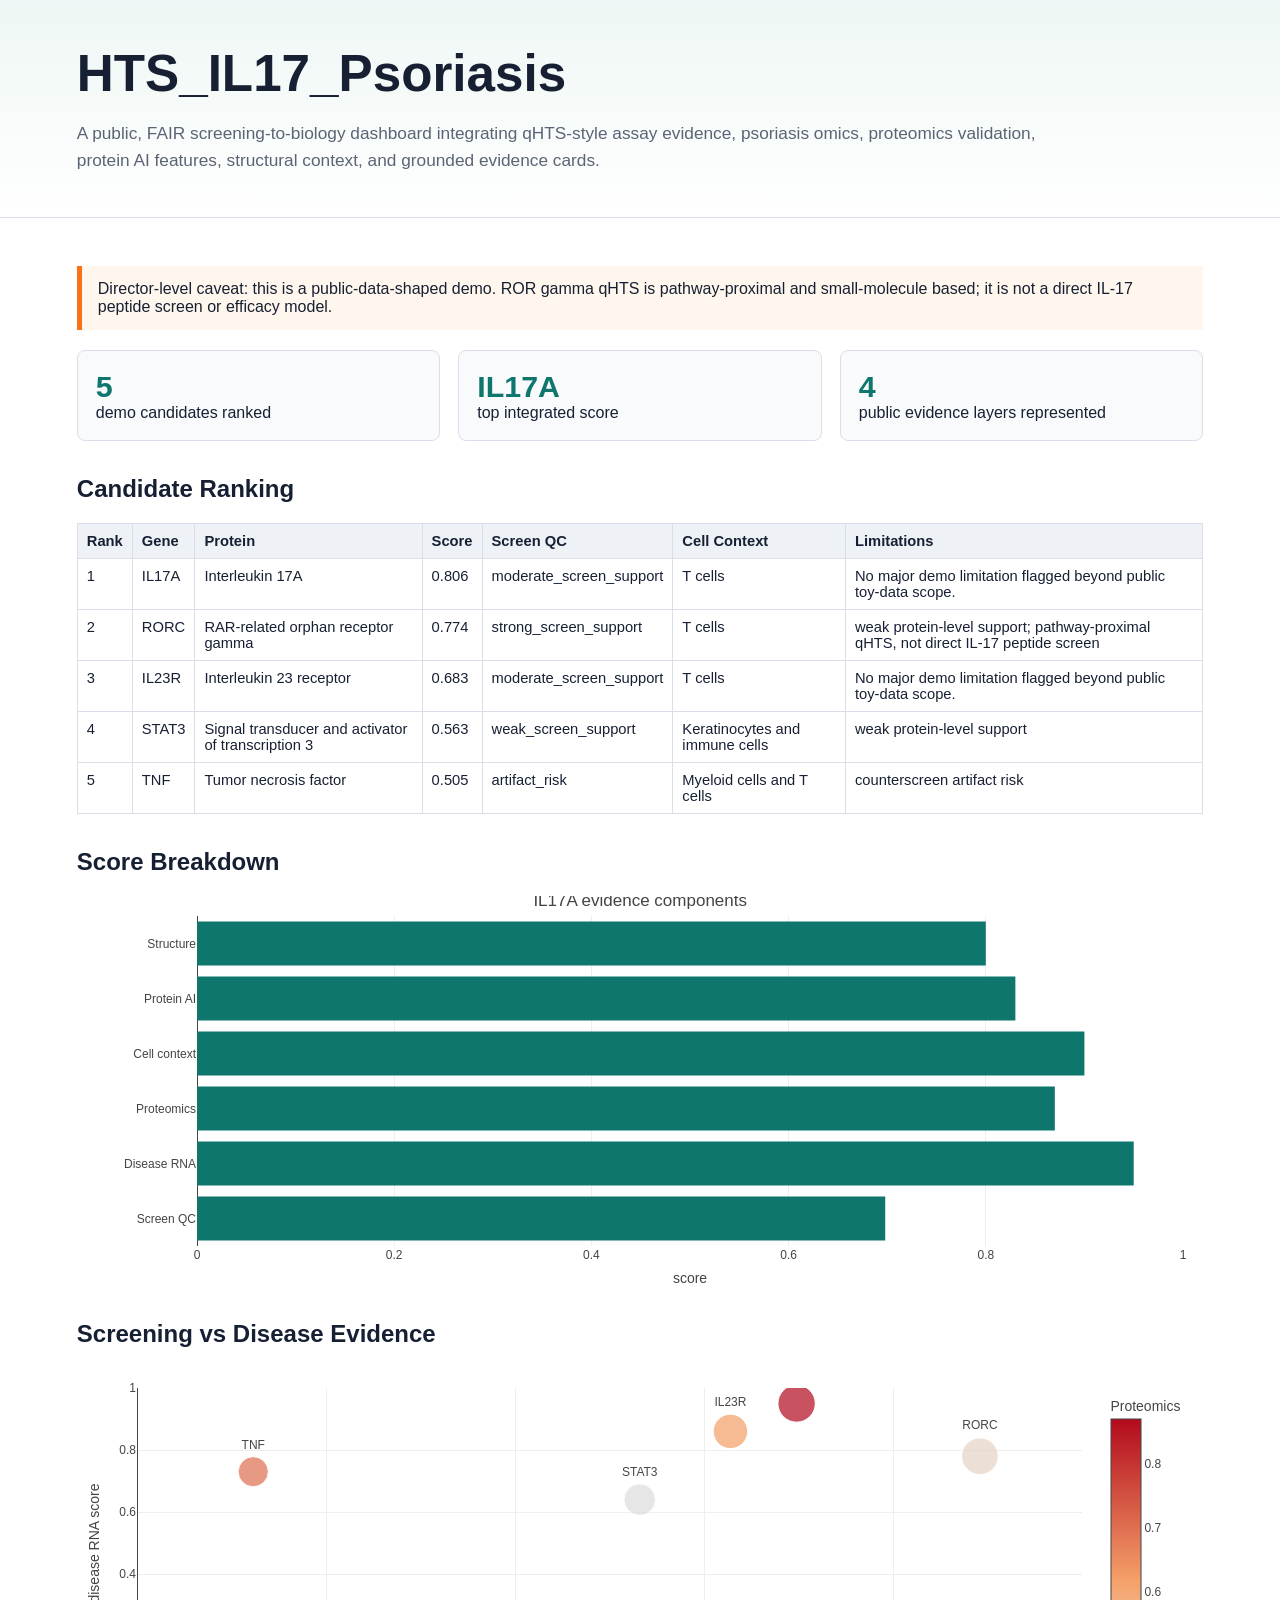
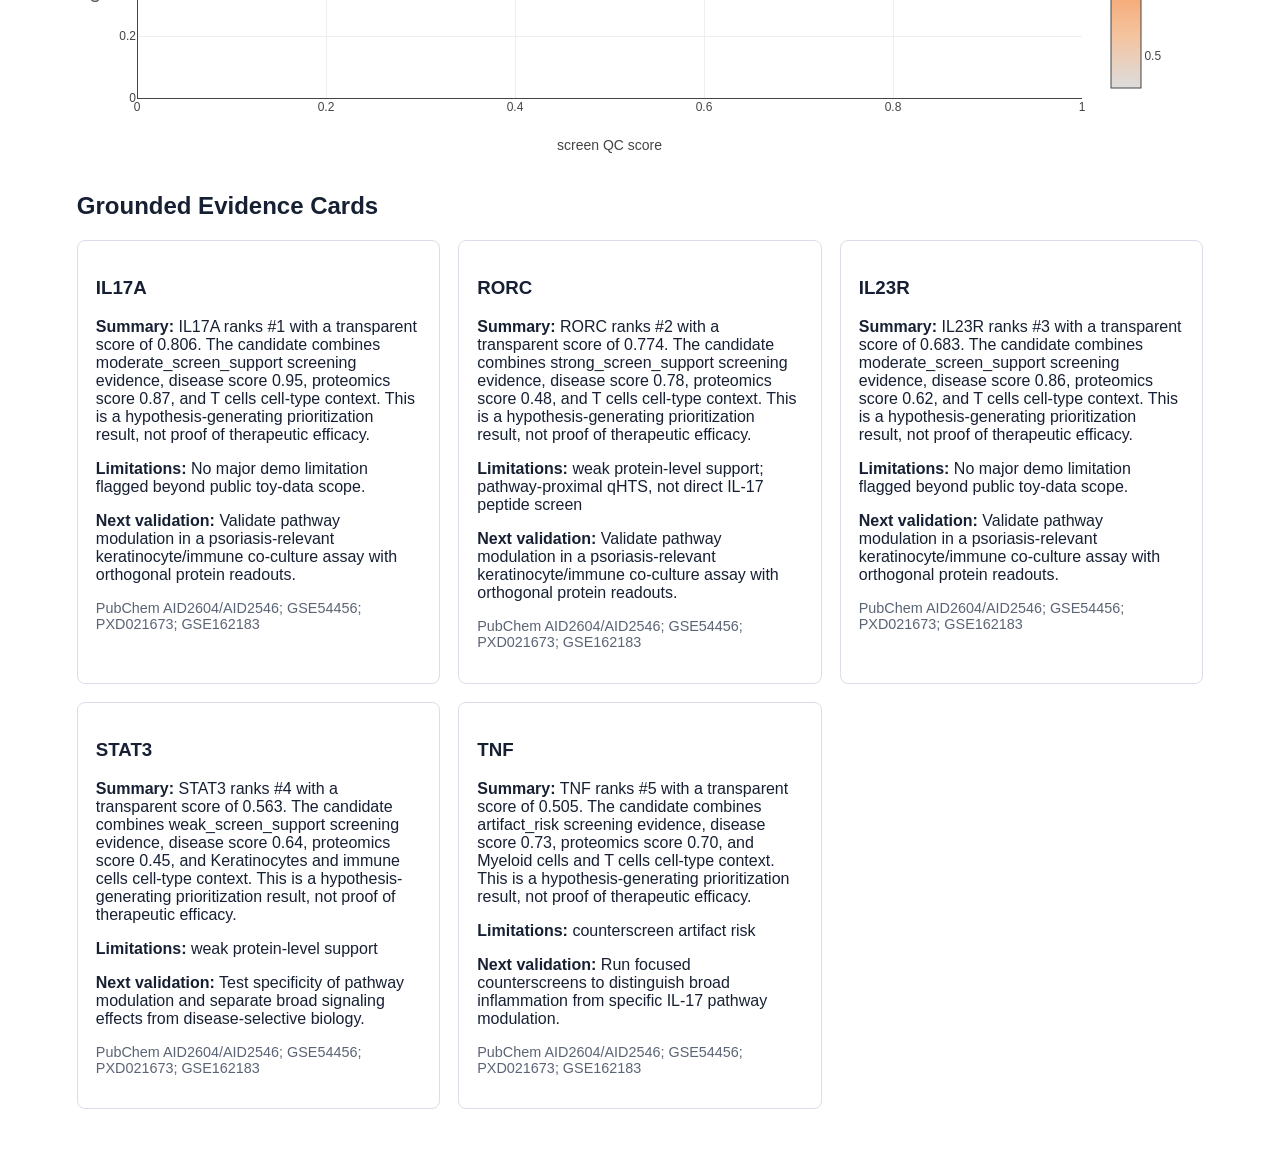
==== docs/index.html @ 76272e07 "Publish HTS IL17 psoriasis dashboard" ====
<!doctype html>
<html lang='en'>
<head>
  <meta charset='utf-8'>
  <meta name='viewport' content='width=device-width, initial-scale=1'>
  <title>HTS_IL17_Psoriasis Dashboard</title>
  <script src='https://cdn.plot.ly/plotly-2.35.2.min.js'></script>
  <style>
    :root { color-scheme: light; --ink:#172033; --muted:#5b6475; --line:#d9dee8; --panel:#f8fafc; --accent:#0f766e; }
    body { margin:0; font-family: Inter, -apple-system, BlinkMacSystemFont, 'Segoe UI', sans-serif; color:var(--ink); background:#ffffff; }
    header { padding:44px 6vw 26px; background:linear-gradient(180deg,#eef7f5,#ffffff); border-bottom:1px solid var(--line); }
    main { padding:28px 6vw 56px; }
    h1 { margin:0 0 10px; font-size:clamp(2rem,4vw,4rem); letter-spacing:0; }
    h2 { margin-top:34px; }
    .subtitle { max-width:980px; color:var(--muted); font-size:1.08rem; line-height:1.55; }
    .notice { background:#fff7ed; border-left:5px solid #f97316; padding:14px 16px; margin:20px 0; }
    .grid { display:grid; grid-template-columns:repeat(auto-fit,minmax(280px,1fr)); gap:18px; }
    .metric { background:var(--panel); border:1px solid var(--line); padding:18px; border-radius:8px; }
    .metric b { display:block; font-size:1.9rem; color:var(--accent); }
    table { border-collapse:collapse; width:100%; font-size:.92rem; }
    th,td { border:1px solid var(--line); padding:9px; text-align:left; vertical-align:top; }
    th { background:#eef2f7; }
    .card { border:1px solid var(--line); border-radius:8px; padding:18px; background:#fff; }
    .cite { color:var(--muted); font-size:.9rem; }
    #scoreChart,#scatterChart { min-height:390px; }
    code { background:#eef2f7; padding:2px 5px; border-radius:4px; }
  </style>
</head>
<body>
<header>
  <h1>HTS_IL17_Psoriasis</h1>
  <p class='subtitle'>A public, FAIR screening-to-biology dashboard integrating qHTS-style assay evidence, psoriasis omics, proteomics validation, protein AI features, structural context, and grounded evidence cards.</p>
</header>
<main>
  <div class='notice'>Director-level caveat: this is a public-data-shaped demo. ROR gamma qHTS is pathway-proximal and small-molecule based; it is not a direct IL-17 peptide screen or efficacy model.</div>
  <section class='grid'>
    <div class='metric'><b>5</b> demo candidates ranked</div>
    <div class='metric'><b>IL17A</b> top integrated score</div>
    <div class='metric'><b>4</b> public evidence layers represented</div>
  </section>
  <h2>Candidate Ranking</h2>
  <table><thead><tr><th>Rank</th><th>Gene</th><th>Protein</th><th>Score</th><th>Screen QC</th><th>Cell Context</th><th>Limitations</th></tr></thead><tbody><tr><td>1</td><td>IL17A</td><td>Interleukin 17A</td><td>0.806</td><td>moderate_screen_support</td><td>T cells</td><td>No major demo limitation flagged beyond public toy-data scope.</td></tr>
<tr><td>2</td><td>RORC</td><td>RAR-related orphan receptor gamma</td><td>0.774</td><td>strong_screen_support</td><td>T cells</td><td>weak protein-level support; pathway-proximal qHTS, not direct IL-17 peptide screen</td></tr>
<tr><td>3</td><td>IL23R</td><td>Interleukin 23 receptor</td><td>0.683</td><td>moderate_screen_support</td><td>T cells</td><td>No major demo limitation flagged beyond public toy-data scope.</td></tr>
<tr><td>4</td><td>STAT3</td><td>Signal transducer and activator of transcription 3</td><td>0.563</td><td>weak_screen_support</td><td>Keratinocytes and immune cells</td><td>weak protein-level support</td></tr>
<tr><td>5</td><td>TNF</td><td>Tumor necrosis factor</td><td>0.505</td><td>artifact_risk</td><td>Myeloid cells and T cells</td><td>counterscreen artifact risk</td></tr></tbody></table>
  <h2>Score Breakdown</h2>
  <div id='scoreChart'></div>
  <h2>Screening vs Disease Evidence</h2>
  <div id='scatterChart'></div>
  <h2>Grounded Evidence Cards</h2>
  <div class='grid'><section class='card'><h3>IL17A</h3><p><strong>Summary:</strong> IL17A ranks #1 with a transparent score of 0.806. The candidate combines moderate_screen_support screening evidence, disease score 0.95, proteomics score 0.87, and T cells cell-type context. This is a hypothesis-generating prioritization result, not proof of therapeutic efficacy.</p><p><strong>Limitations:</strong> No major demo limitation flagged beyond public toy-data scope.</p><p><strong>Next validation:</strong> Validate pathway modulation in a psoriasis-relevant keratinocyte/immune co-culture assay with orthogonal protein readouts.</p><p class='cite'>PubChem AID2604/AID2546; GSE54456; PXD021673; GSE162183</p></section>
<section class='card'><h3>RORC</h3><p><strong>Summary:</strong> RORC ranks #2 with a transparent score of 0.774. The candidate combines strong_screen_support screening evidence, disease score 0.78, proteomics score 0.48, and T cells cell-type context. This is a hypothesis-generating prioritization result, not proof of therapeutic efficacy.</p><p><strong>Limitations:</strong> weak protein-level support; pathway-proximal qHTS, not direct IL-17 peptide screen</p><p><strong>Next validation:</strong> Validate pathway modulation in a psoriasis-relevant keratinocyte/immune co-culture assay with orthogonal protein readouts.</p><p class='cite'>PubChem AID2604/AID2546; GSE54456; PXD021673; GSE162183</p></section>
<section class='card'><h3>IL23R</h3><p><strong>Summary:</strong> IL23R ranks #3 with a transparent score of 0.683. The candidate combines moderate_screen_support screening evidence, disease score 0.86, proteomics score 0.62, and T cells cell-type context. This is a hypothesis-generating prioritization result, not proof of therapeutic efficacy.</p><p><strong>Limitations:</strong> No major demo limitation flagged beyond public toy-data scope.</p><p><strong>Next validation:</strong> Validate pathway modulation in a psoriasis-relevant keratinocyte/immune co-culture assay with orthogonal protein readouts.</p><p class='cite'>PubChem AID2604/AID2546; GSE54456; PXD021673; GSE162183</p></section>
<section class='card'><h3>STAT3</h3><p><strong>Summary:</strong> STAT3 ranks #4 with a transparent score of 0.563. The candidate combines weak_screen_support screening evidence, disease score 0.64, proteomics score 0.45, and Keratinocytes and immune cells cell-type context. This is a hypothesis-generating prioritization result, not proof of therapeutic efficacy.</p><p><strong>Limitations:</strong> weak protein-level support</p><p><strong>Next validation:</strong> Test specificity of pathway modulation and separate broad signaling effects from disease-selective biology.</p><p class='cite'>PubChem AID2604/AID2546; GSE54456; PXD021673; GSE162183</p></section>
<section class='card'><h3>TNF</h3><p><strong>Summary:</strong> TNF ranks #5 with a transparent score of 0.505. The candidate combines artifact_risk screening evidence, disease score 0.73, proteomics score 0.70, and Myeloid cells and T cells cell-type context. This is a hypothesis-generating prioritization result, not proof of therapeutic efficacy.</p><p><strong>Limitations:</strong> counterscreen artifact risk</p><p><strong>Next validation:</strong> Run focused counterscreens to distinguish broad inflammation from specific IL-17 pathway modulation.</p><p class='cite'>PubChem AID2604/AID2546; GSE54456; PXD021673; GSE162183</p></section></div>
</main>
<script>
const rows = [{"rank": "1", "candidate_id": "CAND_IL17A_002", "gene_symbol": "IL17A", "protein_name": "Interleukin 17A", "rank_score": 0.806, "screen_qc_score": 0.698, "screen_qc_call": "moderate_screen_support", "selectivity_score": "0.620", "disease_score": 0.95, "proteomics_score": 0.87, "celltype_score": 0.9, "protein_ai_score": 0.83, "structure_confidence_score": 0.8, "top_cell_type": "T cells", "dataset_citations": "PubChem AID2604/AID2546; GSE54456; PXD021673; GSE162183", "biological_interpretation": "No direct qHTS in demo; pathway target retained for biological context. | Canonical psoriasis inflammatory cytokine signal. | Protein-level inflammatory support in lesional skin. | Strong disease-relevant immune-cell context. | Demo score highlights cytokine-family sequence context. | Secreted cytokine structure context available; peptide interaction claims require direct modeling.", "limitations": "No major demo limitation flagged beyond public toy-data scope."}, {"rank": "2", "candidate_id": "CAND_RORC_001", "gene_symbol": "RORC", "protein_name": "RAR-related orphan receptor gamma", "rank_score": 0.774, "screen_qc_score": 0.892, "screen_qc_call": "strong_screen_support", "selectivity_score": "0.840", "disease_score": 0.78, "proteomics_score": 0.48, "celltype_score": 0.82, "protein_ai_score": 0.76, "structure_confidence_score": 0.84, "top_cell_type": "T cells", "dataset_citations": "PubChem AID2604/AID2546; GSE54456; PXD021673; GSE162183", "biological_interpretation": "Strong pathway-proximal activity with low VP16 counterscreen signal. | Th17-lineage transcription factor elevated in inflammatory disease context. | Protein evidence is weaker than RNA; interpret cautiously. | Relevant to Th17 lineage but cell abundance and activation state matter. | Demo score represents sequence-model feature context, not a validated prediction. | High-confidence structured nuclear receptor domains; binding claims require assay validation.", "limitations": "weak protein-level support; pathway-proximal qHTS, not direct IL-17 peptide screen"}, {"rank": "3", "candidate_id": "CAND_IL23R_003", "gene_symbol": "IL23R", "protein_name": "Interleukin 23 receptor", "rank_score": 0.683, "screen_qc_score": 0.628, "screen_qc_call": "moderate_screen_support", "selectivity_score": "0.530", "disease_score": 0.86, "proteomics_score": 0.62, "celltype_score": 0.78, "protein_ai_score": 0.72, "structure_confidence_score": 0.63, "top_cell_type": "T cells", "dataset_citations": "PubChem AID2604/AID2546; GSE54456; PXD021673; GSE162183", "biological_interpretation": "Upstream Th17 maintenance target with moderate assay-context evidence. | Supports IL-23 driven Th17 biology. | Moderate protein-level support. | Supports IL-23 responsive immune compartment. | Demo score highlights receptor-family sequence context. | Receptor regions may include lower-confidence extracellular/domain boundaries.", "limitations": "No major demo limitation flagged beyond public toy-data scope."}, {"rank": "4", "candidate_id": "CAND_STAT3_004", "gene_symbol": "STAT3", "protein_name": "Signal transducer and activator of transcription 3", "rank_score": 0.563, "screen_qc_score": 0.532, "screen_qc_call": "weak_screen_support", "selectivity_score": "0.350", "disease_score": 0.64, "proteomics_score": 0.45, "celltype_score": 0.66, "protein_ai_score": 0.65, "structure_confidence_score": 0.78, "top_cell_type": "Keratinocytes and immune cells", "dataset_citations": "PubChem AID2604/AID2546; GSE54456; PXD021673; GSE162183", "biological_interpretation": "Relevant transcriptional pathway node; counterscreen requires caution. | Signal transduction node with moderate expression support. | Weak-to-moderate protein evidence. | Broad signaling context; less specific. | Demo score highlights conserved signaling protein context. | Structured domains support mechanistic annotation, not specificity.", "limitations": "weak protein-level support"}, {"rank": "5", "candidate_id": "CAND_TNFA_005", "gene_symbol": "TNF", "protein_name": "Tumor necrosis factor", "rank_score": 0.505, "screen_qc_score": 0.123, "screen_qc_call": "artifact_risk", "selectivity_score": "0.100", "disease_score": 0.73, "proteomics_score": 0.7, "celltype_score": 0.71, "protein_ai_score": 0.68, "structure_confidence_score": 0.75, "top_cell_type": "Myeloid cells and T cells", "dataset_citations": "PubChem AID2604/AID2546; GSE54456; PXD021673; GSE162183", "biological_interpretation": "Inflammatory relevance but weak selectivity in this toy screen. | Broad inflammatory cytokine with disease expression support. | Inflammatory protein evidence, but broad biology. | Broad inflammatory source-cell context. | Demo score highlights cytokine-family sequence context. | Cytokine structure known, but broad inflammatory biology limits specificity.", "limitations": "counterscreen artifact risk"}];
const scores = {"IL17A": {"Screen QC": 0.698, "Disease RNA": 0.95, "Proteomics": 0.87, "Cell context": 0.9, "Protein AI": 0.83, "Structure": 0.8}, "RORC": {"Screen QC": 0.892, "Disease RNA": 0.78, "Proteomics": 0.48, "Cell context": 0.82, "Protein AI": 0.76, "Structure": 0.84}, "IL23R": {"Screen QC": 0.628, "Disease RNA": 0.86, "Proteomics": 0.62, "Cell context": 0.78, "Protein AI": 0.72, "Structure": 0.63}, "STAT3": {"Screen QC": 0.532, "Disease RNA": 0.64, "Proteomics": 0.45, "Cell context": 0.66, "Protein AI": 0.65, "Structure": 0.78}, "TNF": {"Screen QC": 0.123, "Disease RNA": 0.73, "Proteomics": 0.7, "Cell context": 0.71, "Protein AI": 0.68, "Structure": 0.75}};
const first = rows[0].gene_symbol;
Plotly.newPlot('scoreChart', [{
  type:'bar', orientation:'h',
  y:Object.keys(scores[first]), x:Object.values(scores[first]),
  marker:{color:'#0f766e'}
}], {margin:{l:120,r:20,t:20,b:40}, xaxis:{range:[0,1], title:'score'}, title:first + ' evidence components'});
Plotly.newPlot('scatterChart', [{
  type:'scatter', mode:'markers+text',
  x:rows.map(r=>r.screen_qc_score), y:rows.map(r=>r.disease_score),
  text:rows.map(r=>r.gene_symbol), textposition:'top center',
  marker:{size:rows.map(r=>18 + r.rank_score*24), color:rows.map(r=>r.proteomics_score), colorscale:'Teal', showscale:true, colorbar:{title:'Proteomics'}},
  hovertext:rows.map(r=>`${r.gene_symbol}<br>${r.limitations}`), hoverinfo:'text'
}], {margin:{l:60,r:20,t:20,b:60}, xaxis:{range:[0,1], title:'screen QC score'}, yaxis:{range:[0,1], title:'disease RNA score'}});
</script>
</body>
</html>
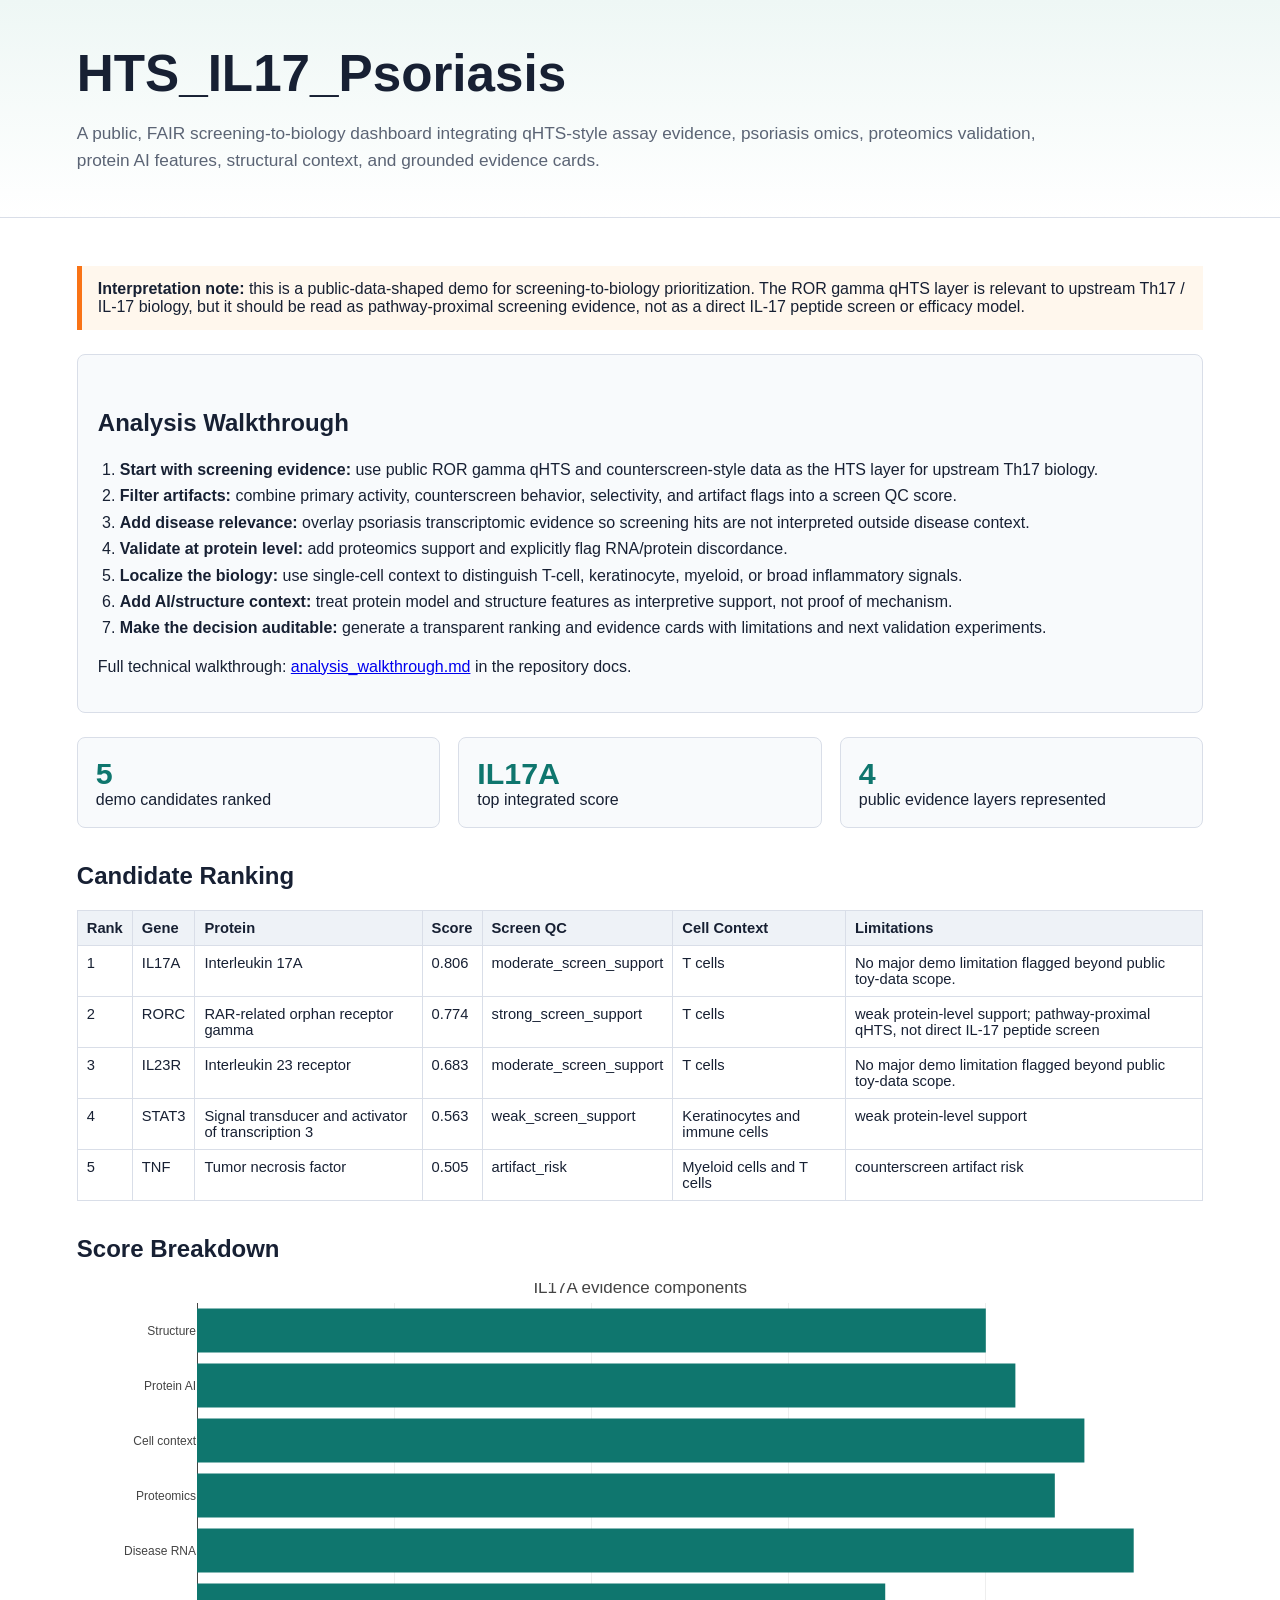
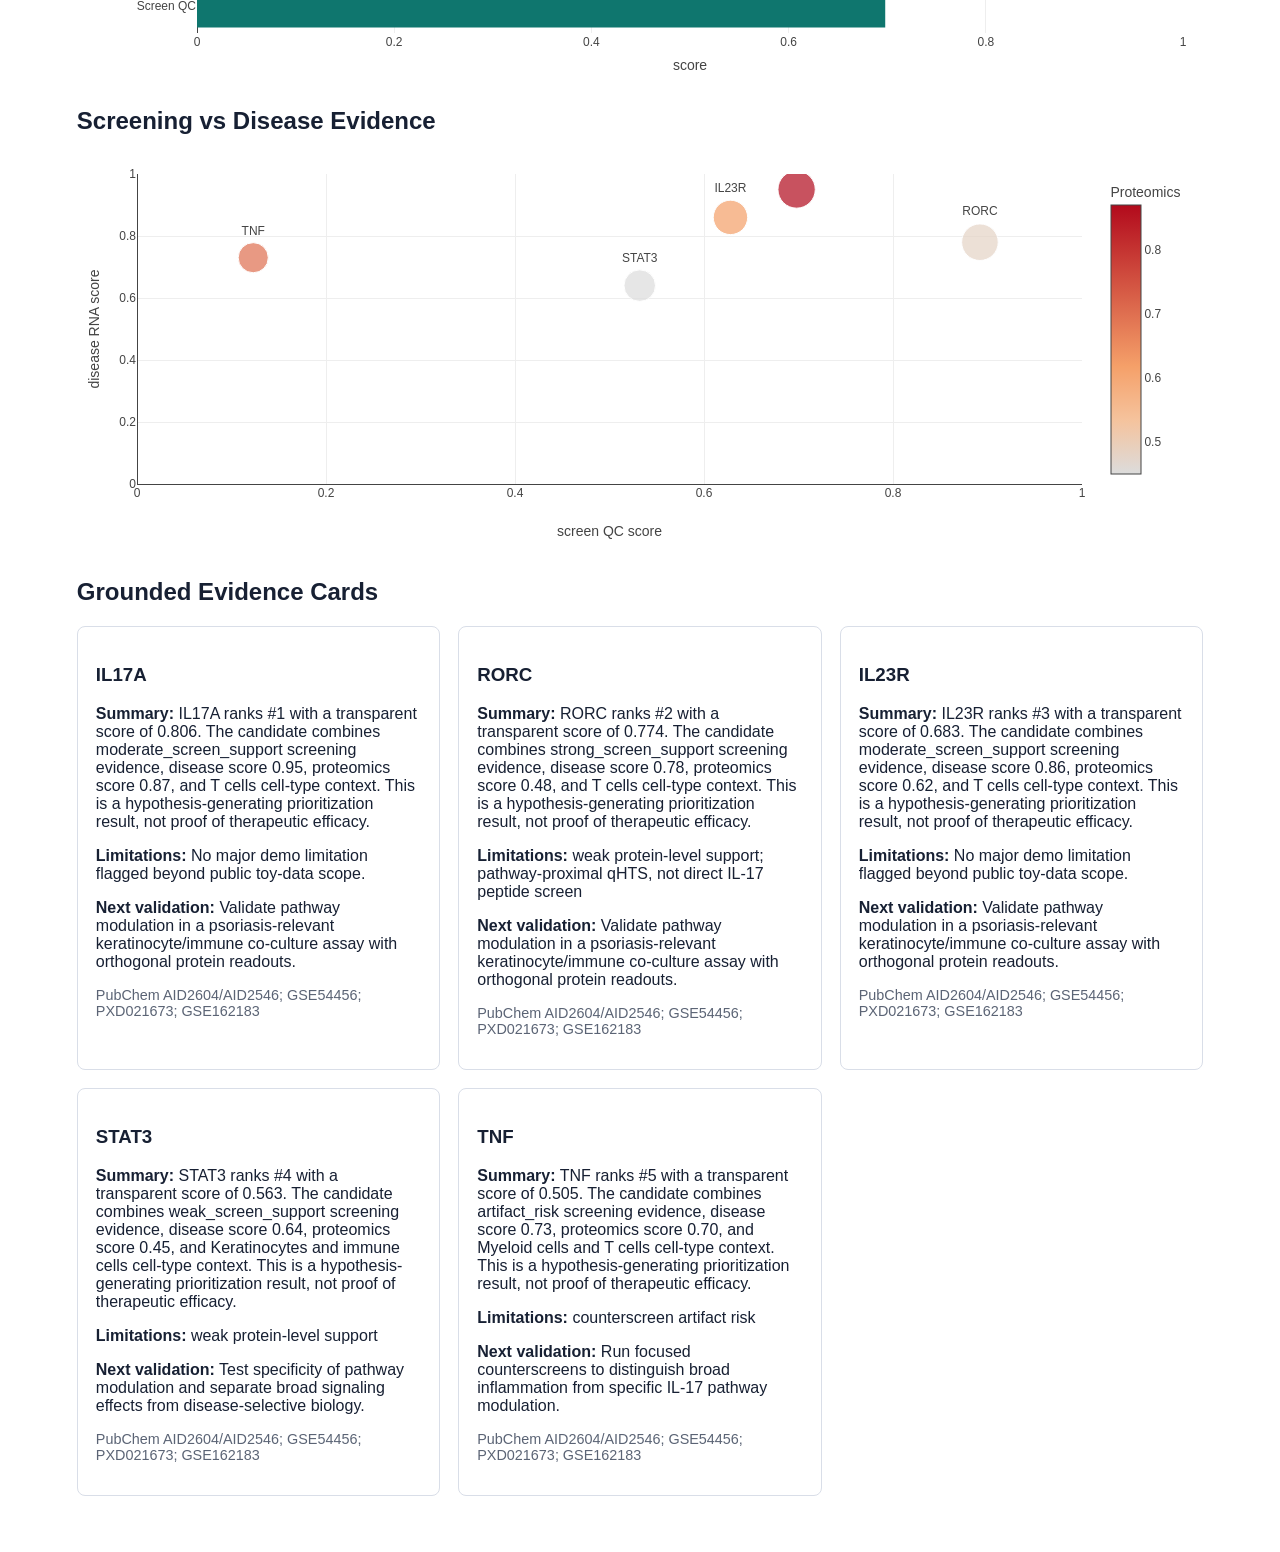
==== commit 573bff6a: "Add analysis walkthrough" ====
--- a/docs/index.html
+++ b/docs/index.html
@@ -14,6 +14,8 @@
     h2 { margin-top:34px; }
     .subtitle { max-width:980px; color:var(--muted); font-size:1.08rem; line-height:1.55; }
     .notice { background:#fff7ed; border-left:5px solid #f97316; padding:14px 16px; margin:20px 0; }
+    .walkthrough { background:#f8fafc; border:1px solid var(--line); border-radius:8px; padding:20px; margin:24px 0; }
+    .walkthrough ol { margin:0; padding-left:22px; line-height:1.65; }
     .grid { display:grid; grid-template-columns:repeat(auto-fit,minmax(280px,1fr)); gap:18px; }
     .metric { background:var(--panel); border:1px solid var(--line); padding:18px; border-radius:8px; }
     .metric b { display:block; font-size:1.9rem; color:var(--accent); }
@@ -32,7 +34,20 @@
   <p class='subtitle'>A public, FAIR screening-to-biology dashboard integrating qHTS-style assay evidence, psoriasis omics, proteomics validation, protein AI features, structural context, and grounded evidence cards.</p>
 </header>
 <main>
-  <div class='notice'>Director-level caveat: this is a public-data-shaped demo. ROR gamma qHTS is pathway-proximal and small-molecule based; it is not a direct IL-17 peptide screen or efficacy model.</div>
+  <div class='notice'><strong>Interpretation note:</strong> this is a public-data-shaped demo for screening-to-biology prioritization. The ROR gamma qHTS layer is relevant to upstream Th17 / IL-17 biology, but it should be read as pathway-proximal screening evidence, not as a direct IL-17 peptide screen or efficacy model.</div>
+  <section class='walkthrough'>
+    <h2>Analysis Walkthrough</h2>
+    <ol>
+      <li><strong>Start with screening evidence:</strong> use public ROR gamma qHTS and counterscreen-style data as the HTS layer for upstream Th17 biology.</li>
+      <li><strong>Filter artifacts:</strong> combine primary activity, counterscreen behavior, selectivity, and artifact flags into a screen QC score.</li>
+      <li><strong>Add disease relevance:</strong> overlay psoriasis transcriptomic evidence so screening hits are not interpreted outside disease context.</li>
+      <li><strong>Validate at protein level:</strong> add proteomics support and explicitly flag RNA/protein discordance.</li>
+      <li><strong>Localize the biology:</strong> use single-cell context to distinguish T-cell, keratinocyte, myeloid, or broad inflammatory signals.</li>
+      <li><strong>Add AI/structure context:</strong> treat protein model and structure features as interpretive support, not proof of mechanism.</li>
+      <li><strong>Make the decision auditable:</strong> generate a transparent ranking and evidence cards with limitations and next validation experiments.</li>
+    </ol>
+    <p>Full technical walkthrough: <a href='https://github.com/Caffeinated-Code/HTS_IL17_Psoriasis/blob/main/docs/analysis_walkthrough.md'>analysis_walkthrough.md</a> in the repository docs.</p>
+  </section>
   <section class='grid'>
     <div class='metric'><b>5</b> demo candidates ranked</div>
     <div class='metric'><b>IL17A</b> top integrated score</div>
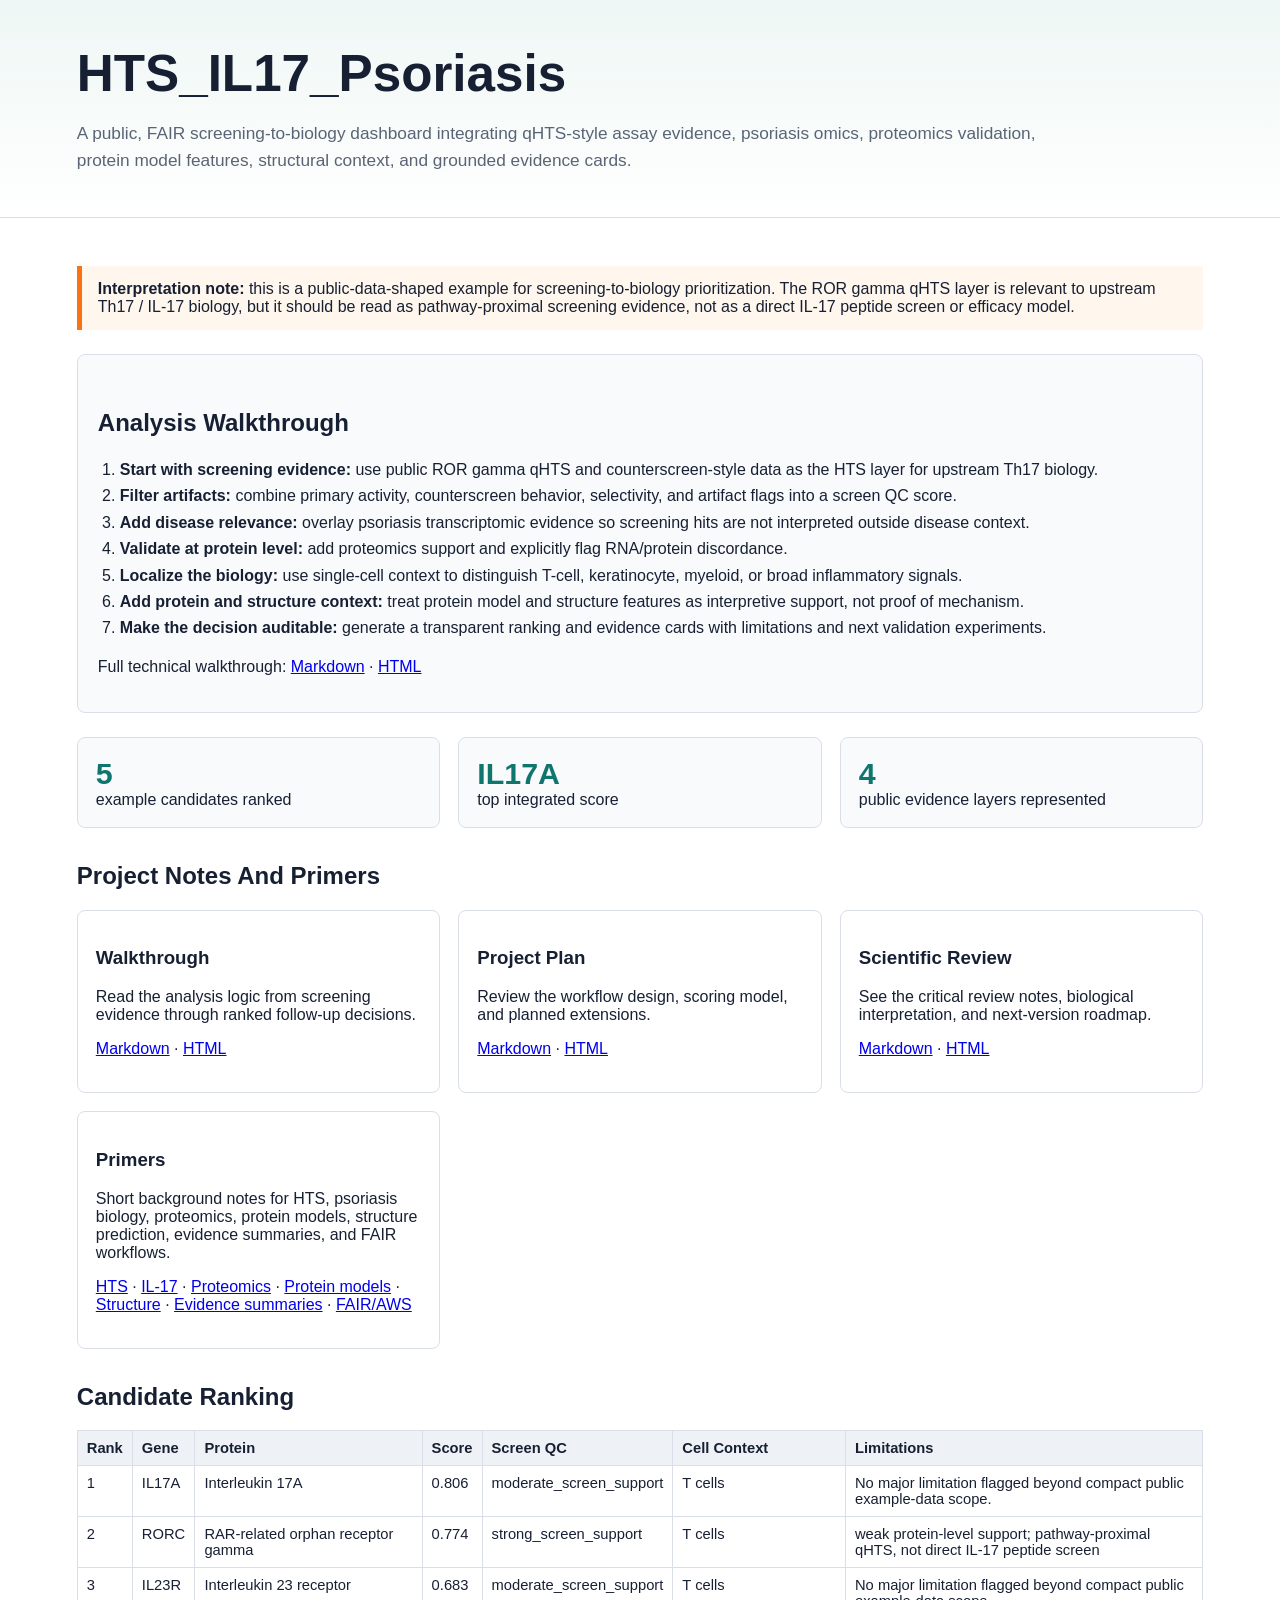
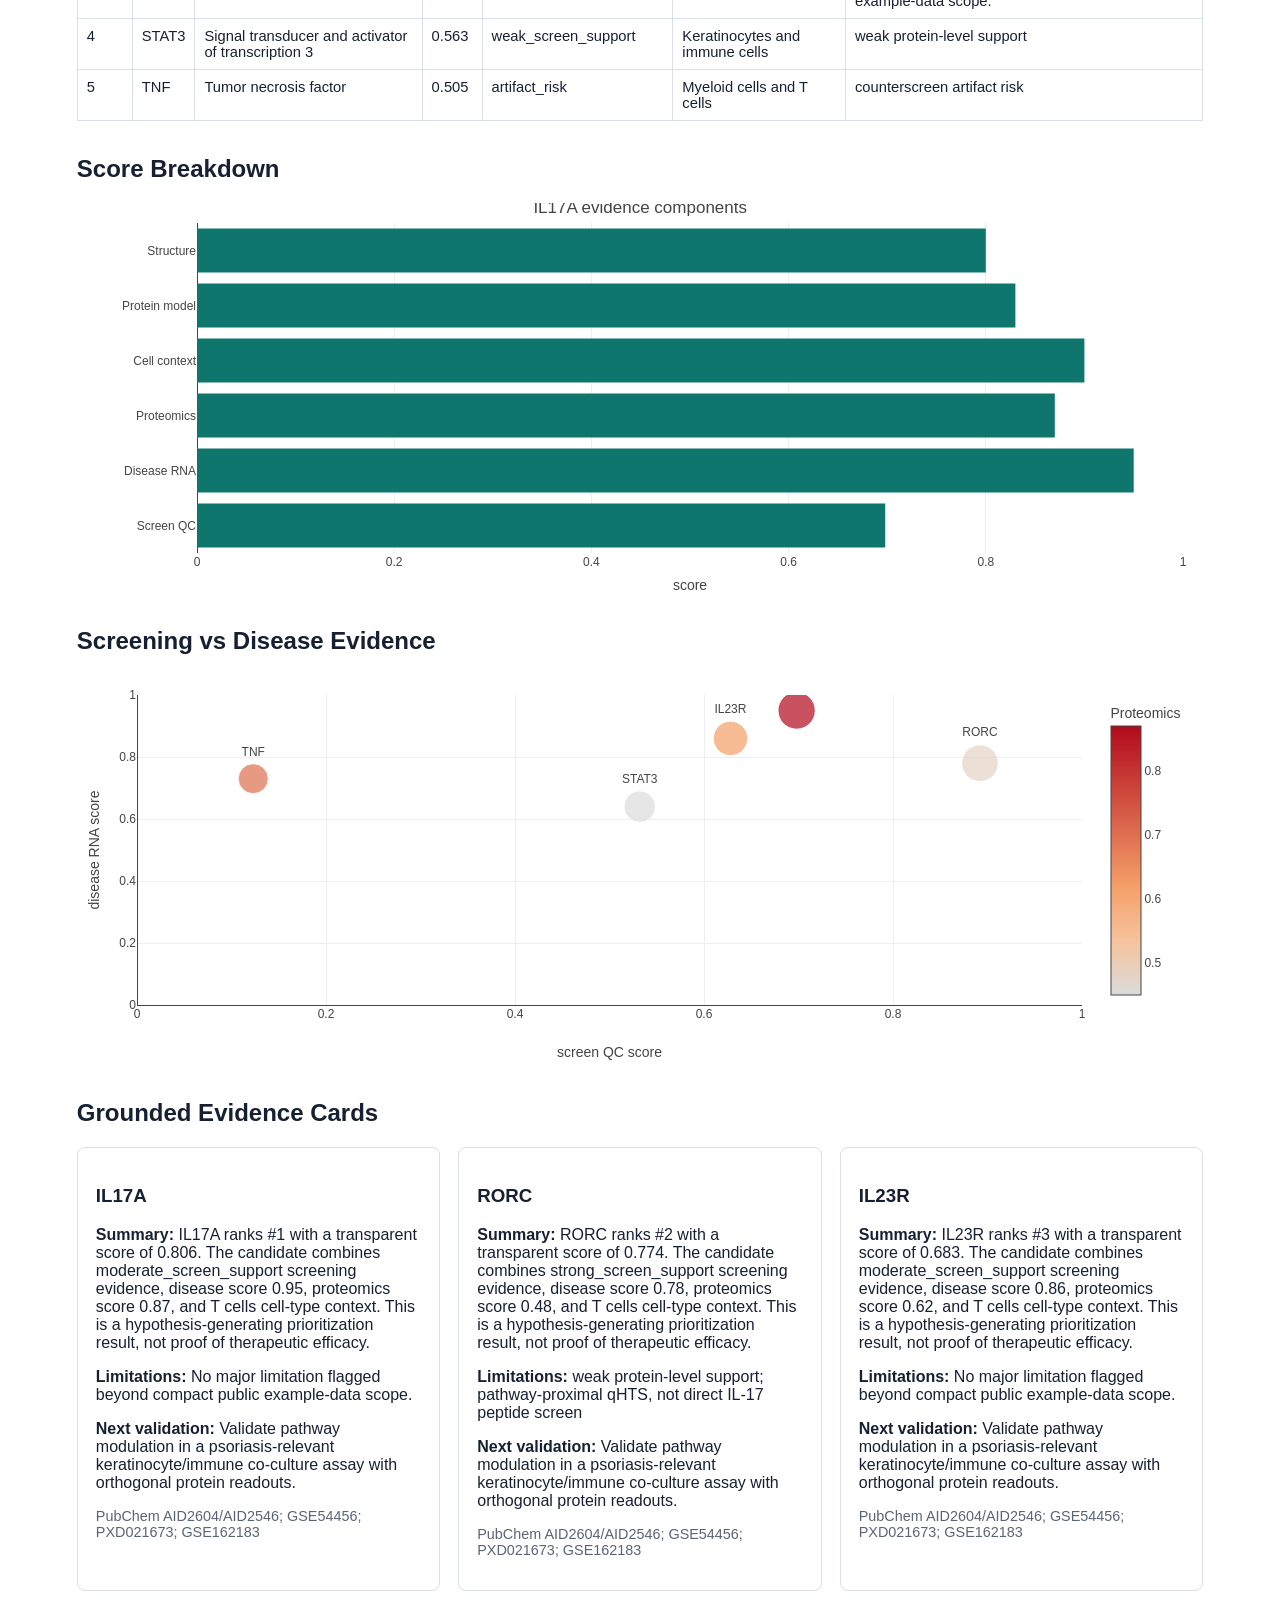
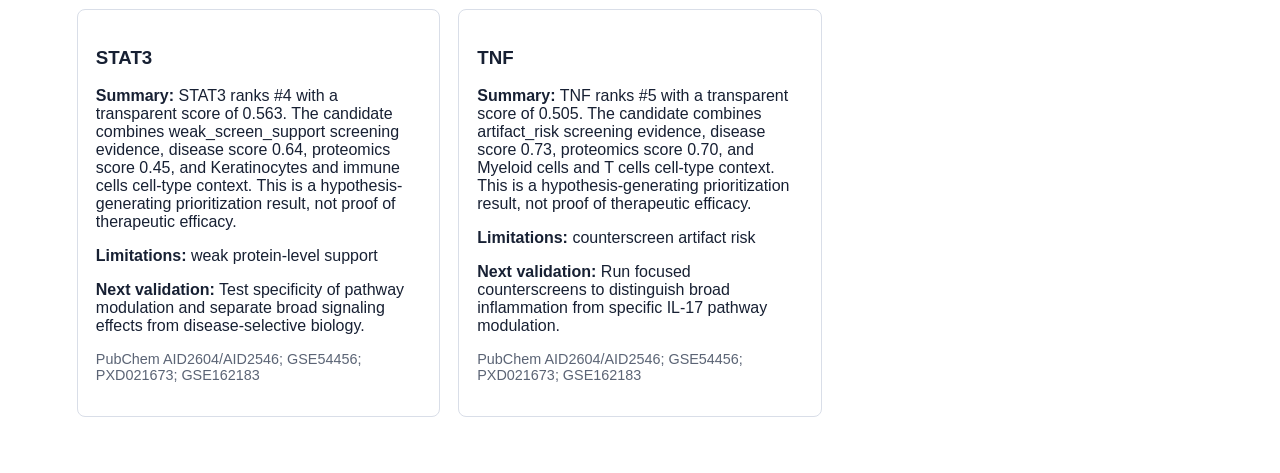
==== commit 4f6c704c: "Polish project documentation links" ====
--- a/docs/index.html
+++ b/docs/index.html
@@ -31,10 +31,10 @@
 <body>
 <header>
   <h1>HTS_IL17_Psoriasis</h1>
-  <p class='subtitle'>A public, FAIR screening-to-biology dashboard integrating qHTS-style assay evidence, psoriasis omics, proteomics validation, protein AI features, structural context, and grounded evidence cards.</p>
+  <p class='subtitle'>A public, FAIR screening-to-biology dashboard integrating qHTS-style assay evidence, psoriasis omics, proteomics validation, protein model features, structural context, and grounded evidence cards.</p>
 </header>
 <main>
-  <div class='notice'><strong>Interpretation note:</strong> this is a public-data-shaped demo for screening-to-biology prioritization. The ROR gamma qHTS layer is relevant to upstream Th17 / IL-17 biology, but it should be read as pathway-proximal screening evidence, not as a direct IL-17 peptide screen or efficacy model.</div>
+  <div class='notice'><strong>Interpretation note:</strong> this is a public-data-shaped example for screening-to-biology prioritization. The ROR gamma qHTS layer is relevant to upstream Th17 / IL-17 biology, but it should be read as pathway-proximal screening evidence, not as a direct IL-17 peptide screen or efficacy model.</div>
   <section class='walkthrough'>
     <h2>Analysis Walkthrough</h2>
     <ol>
@@ -43,20 +43,27 @@
       <li><strong>Add disease relevance:</strong> overlay psoriasis transcriptomic evidence so screening hits are not interpreted outside disease context.</li>
       <li><strong>Validate at protein level:</strong> add proteomics support and explicitly flag RNA/protein discordance.</li>
       <li><strong>Localize the biology:</strong> use single-cell context to distinguish T-cell, keratinocyte, myeloid, or broad inflammatory signals.</li>
-      <li><strong>Add AI/structure context:</strong> treat protein model and structure features as interpretive support, not proof of mechanism.</li>
+      <li><strong>Add protein and structure context:</strong> treat protein model and structure features as interpretive support, not proof of mechanism.</li>
       <li><strong>Make the decision auditable:</strong> generate a transparent ranking and evidence cards with limitations and next validation experiments.</li>
     </ol>
-    <p>Full technical walkthrough: <a href='https://github.com/Caffeinated-Code/HTS_IL17_Psoriasis/blob/main/docs/analysis_walkthrough.md'>analysis_walkthrough.md</a> in the repository docs.</p>
+    <p>Full technical walkthrough: <a href='https://github.com/Caffeinated-Code/HTS_IL17_Psoriasis/blob/main/docs/analysis_walkthrough.md'>Markdown</a> · <a href='rendered/analysis_walkthrough.html'>HTML</a></p>
   </section>
   <section class='grid'>
-    <div class='metric'><b>5</b> demo candidates ranked</div>
+    <div class='metric'><b>5</b> example candidates ranked</div>
     <div class='metric'><b>IL17A</b> top integrated score</div>
     <div class='metric'><b>4</b> public evidence layers represented</div>
   </section>
+  <h2>Project Notes And Primers</h2>
+  <div class='grid'>
+    <section class='card'><h3>Walkthrough</h3><p>Read the analysis logic from screening evidence through ranked follow-up decisions.</p><p><a href='https://github.com/Caffeinated-Code/HTS_IL17_Psoriasis/blob/main/docs/analysis_walkthrough.md'>Markdown</a> · <a href='rendered/analysis_walkthrough.html'>HTML</a></p></section>
+    <section class='card'><h3>Project Plan</h3><p>Review the workflow design, scoring model, and planned extensions.</p><p><a href='https://github.com/Caffeinated-Code/HTS_IL17_Psoriasis/blob/main/PROJECT_PLAN.md'>Markdown</a> · <a href='rendered/project_plan.html'>HTML</a></p></section>
+    <section class='card'><h3>Scientific Review</h3><p>See the critical review notes, biological interpretation, and next-version roadmap.</p><p><a href='https://github.com/Caffeinated-Code/HTS_IL17_Psoriasis/blob/main/DIRECTOR_REVIEW.md'>Markdown</a> · <a href='rendered/director_review.html'>HTML</a></p></section>
+    <section class='card'><h3>Primers</h3><p>Short background notes for HTS, psoriasis biology, proteomics, protein models, structure prediction, evidence summaries, and FAIR workflows.</p><p><a href='rendered/hts_primer.html'>HTS</a> · <a href='rendered/il17_psoriasis_primer.html'>IL-17</a> · <a href='rendered/proteomics_primer.html'>Proteomics</a> · <a href='rendered/protein_language_models_primer.html'>Protein models</a> · <a href='rendered/structure_prediction_primer.html'>Structure</a> · <a href='rendered/llm_evidence_primer.html'>Evidence summaries</a> · <a href='rendered/fair_nextflow_aws_primer.html'>FAIR/AWS</a></p></section>
+  </div>
   <h2>Candidate Ranking</h2>
-  <table><thead><tr><th>Rank</th><th>Gene</th><th>Protein</th><th>Score</th><th>Screen QC</th><th>Cell Context</th><th>Limitations</th></tr></thead><tbody><tr><td>1</td><td>IL17A</td><td>Interleukin 17A</td><td>0.806</td><td>moderate_screen_support</td><td>T cells</td><td>No major demo limitation flagged beyond public toy-data scope.</td></tr>
+  <table><thead><tr><th>Rank</th><th>Gene</th><th>Protein</th><th>Score</th><th>Screen QC</th><th>Cell Context</th><th>Limitations</th></tr></thead><tbody><tr><td>1</td><td>IL17A</td><td>Interleukin 17A</td><td>0.806</td><td>moderate_screen_support</td><td>T cells</td><td>No major limitation flagged beyond compact public example-data scope.</td></tr>
 <tr><td>2</td><td>RORC</td><td>RAR-related orphan receptor gamma</td><td>0.774</td><td>strong_screen_support</td><td>T cells</td><td>weak protein-level support; pathway-proximal qHTS, not direct IL-17 peptide screen</td></tr>
-<tr><td>3</td><td>IL23R</td><td>Interleukin 23 receptor</td><td>0.683</td><td>moderate_screen_support</td><td>T cells</td><td>No major demo limitation flagged beyond public toy-data scope.</td></tr>
+<tr><td>3</td><td>IL23R</td><td>Interleukin 23 receptor</td><td>0.683</td><td>moderate_screen_support</td><td>T cells</td><td>No major limitation flagged beyond compact public example-data scope.</td></tr>
 <tr><td>4</td><td>STAT3</td><td>Signal transducer and activator of transcription 3</td><td>0.563</td><td>weak_screen_support</td><td>Keratinocytes and immune cells</td><td>weak protein-level support</td></tr>
 <tr><td>5</td><td>TNF</td><td>Tumor necrosis factor</td><td>0.505</td><td>artifact_risk</td><td>Myeloid cells and T cells</td><td>counterscreen artifact risk</td></tr></tbody></table>
   <h2>Score Breakdown</h2>
@@ -64,15 +71,15 @@
   <h2>Screening vs Disease Evidence</h2>
   <div id='scatterChart'></div>
   <h2>Grounded Evidence Cards</h2>
-  <div class='grid'><section class='card'><h3>IL17A</h3><p><strong>Summary:</strong> IL17A ranks #1 with a transparent score of 0.806. The candidate combines moderate_screen_support screening evidence, disease score 0.95, proteomics score 0.87, and T cells cell-type context. This is a hypothesis-generating prioritization result, not proof of therapeutic efficacy.</p><p><strong>Limitations:</strong> No major demo limitation flagged beyond public toy-data scope.</p><p><strong>Next validation:</strong> Validate pathway modulation in a psoriasis-relevant keratinocyte/immune co-culture assay with orthogonal protein readouts.</p><p class='cite'>PubChem AID2604/AID2546; GSE54456; PXD021673; GSE162183</p></section>
+  <div class='grid'><section class='card'><h3>IL17A</h3><p><strong>Summary:</strong> IL17A ranks #1 with a transparent score of 0.806. The candidate combines moderate_screen_support screening evidence, disease score 0.95, proteomics score 0.87, and T cells cell-type context. This is a hypothesis-generating prioritization result, not proof of therapeutic efficacy.</p><p><strong>Limitations:</strong> No major limitation flagged beyond compact public example-data scope.</p><p><strong>Next validation:</strong> Validate pathway modulation in a psoriasis-relevant keratinocyte/immune co-culture assay with orthogonal protein readouts.</p><p class='cite'>PubChem AID2604/AID2546; GSE54456; PXD021673; GSE162183</p></section>
 <section class='card'><h3>RORC</h3><p><strong>Summary:</strong> RORC ranks #2 with a transparent score of 0.774. The candidate combines strong_screen_support screening evidence, disease score 0.78, proteomics score 0.48, and T cells cell-type context. This is a hypothesis-generating prioritization result, not proof of therapeutic efficacy.</p><p><strong>Limitations:</strong> weak protein-level support; pathway-proximal qHTS, not direct IL-17 peptide screen</p><p><strong>Next validation:</strong> Validate pathway modulation in a psoriasis-relevant keratinocyte/immune co-culture assay with orthogonal protein readouts.</p><p class='cite'>PubChem AID2604/AID2546; GSE54456; PXD021673; GSE162183</p></section>
-<section class='card'><h3>IL23R</h3><p><strong>Summary:</strong> IL23R ranks #3 with a transparent score of 0.683. The candidate combines moderate_screen_support screening evidence, disease score 0.86, proteomics score 0.62, and T cells cell-type context. This is a hypothesis-generating prioritization result, not proof of therapeutic efficacy.</p><p><strong>Limitations:</strong> No major demo limitation flagged beyond public toy-data scope.</p><p><strong>Next validation:</strong> Validate pathway modulation in a psoriasis-relevant keratinocyte/immune co-culture assay with orthogonal protein readouts.</p><p class='cite'>PubChem AID2604/AID2546; GSE54456; PXD021673; GSE162183</p></section>
+<section class='card'><h3>IL23R</h3><p><strong>Summary:</strong> IL23R ranks #3 with a transparent score of 0.683. The candidate combines moderate_screen_support screening evidence, disease score 0.86, proteomics score 0.62, and T cells cell-type context. This is a hypothesis-generating prioritization result, not proof of therapeutic efficacy.</p><p><strong>Limitations:</strong> No major limitation flagged beyond compact public example-data scope.</p><p><strong>Next validation:</strong> Validate pathway modulation in a psoriasis-relevant keratinocyte/immune co-culture assay with orthogonal protein readouts.</p><p class='cite'>PubChem AID2604/AID2546; GSE54456; PXD021673; GSE162183</p></section>
 <section class='card'><h3>STAT3</h3><p><strong>Summary:</strong> STAT3 ranks #4 with a transparent score of 0.563. The candidate combines weak_screen_support screening evidence, disease score 0.64, proteomics score 0.45, and Keratinocytes and immune cells cell-type context. This is a hypothesis-generating prioritization result, not proof of therapeutic efficacy.</p><p><strong>Limitations:</strong> weak protein-level support</p><p><strong>Next validation:</strong> Test specificity of pathway modulation and separate broad signaling effects from disease-selective biology.</p><p class='cite'>PubChem AID2604/AID2546; GSE54456; PXD021673; GSE162183</p></section>
 <section class='card'><h3>TNF</h3><p><strong>Summary:</strong> TNF ranks #5 with a transparent score of 0.505. The candidate combines artifact_risk screening evidence, disease score 0.73, proteomics score 0.70, and Myeloid cells and T cells cell-type context. This is a hypothesis-generating prioritization result, not proof of therapeutic efficacy.</p><p><strong>Limitations:</strong> counterscreen artifact risk</p><p><strong>Next validation:</strong> Run focused counterscreens to distinguish broad inflammation from specific IL-17 pathway modulation.</p><p class='cite'>PubChem AID2604/AID2546; GSE54456; PXD021673; GSE162183</p></section></div>
 </main>
 <script>
-const rows = [{"rank": "1", "candidate_id": "CAND_IL17A_002", "gene_symbol": "IL17A", "protein_name": "Interleukin 17A", "rank_score": 0.806, "screen_qc_score": 0.698, "screen_qc_call": "moderate_screen_support", "selectivity_score": "0.620", "disease_score": 0.95, "proteomics_score": 0.87, "celltype_score": 0.9, "protein_ai_score": 0.83, "structure_confidence_score": 0.8, "top_cell_type": "T cells", "dataset_citations": "PubChem AID2604/AID2546; GSE54456; PXD021673; GSE162183", "biological_interpretation": "No direct qHTS in demo; pathway target retained for biological context. | Canonical psoriasis inflammatory cytokine signal. | Protein-level inflammatory support in lesional skin. | Strong disease-relevant immune-cell context. | Demo score highlights cytokine-family sequence context. | Secreted cytokine structure context available; peptide interaction claims require direct modeling.", "limitations": "No major demo limitation flagged beyond public toy-data scope."}, {"rank": "2", "candidate_id": "CAND_RORC_001", "gene_symbol": "RORC", "protein_name": "RAR-related orphan receptor gamma", "rank_score": 0.774, "screen_qc_score": 0.892, "screen_qc_call": "strong_screen_support", "selectivity_score": "0.840", "disease_score": 0.78, "proteomics_score": 0.48, "celltype_score": 0.82, "protein_ai_score": 0.76, "structure_confidence_score": 0.84, "top_cell_type": "T cells", "dataset_citations": "PubChem AID2604/AID2546; GSE54456; PXD021673; GSE162183", "biological_interpretation": "Strong pathway-proximal activity with low VP16 counterscreen signal. | Th17-lineage transcription factor elevated in inflammatory disease context. | Protein evidence is weaker than RNA; interpret cautiously. | Relevant to Th17 lineage but cell abundance and activation state matter. | Demo score represents sequence-model feature context, not a validated prediction. | High-confidence structured nuclear receptor domains; binding claims require assay validation.", "limitations": "weak protein-level support; pathway-proximal qHTS, not direct IL-17 peptide screen"}, {"rank": "3", "candidate_id": "CAND_IL23R_003", "gene_symbol": "IL23R", "protein_name": "Interleukin 23 receptor", "rank_score": 0.683, "screen_qc_score": 0.628, "screen_qc_call": "moderate_screen_support", "selectivity_score": "0.530", "disease_score": 0.86, "proteomics_score": 0.62, "celltype_score": 0.78, "protein_ai_score": 0.72, "structure_confidence_score": 0.63, "top_cell_type": "T cells", "dataset_citations": "PubChem AID2604/AID2546; GSE54456; PXD021673; GSE162183", "biological_interpretation": "Upstream Th17 maintenance target with moderate assay-context evidence. | Supports IL-23 driven Th17 biology. | Moderate protein-level support. | Supports IL-23 responsive immune compartment. | Demo score highlights receptor-family sequence context. | Receptor regions may include lower-confidence extracellular/domain boundaries.", "limitations": "No major demo limitation flagged beyond public toy-data scope."}, {"rank": "4", "candidate_id": "CAND_STAT3_004", "gene_symbol": "STAT3", "protein_name": "Signal transducer and activator of transcription 3", "rank_score": 0.563, "screen_qc_score": 0.532, "screen_qc_call": "weak_screen_support", "selectivity_score": "0.350", "disease_score": 0.64, "proteomics_score": 0.45, "celltype_score": 0.66, "protein_ai_score": 0.65, "structure_confidence_score": 0.78, "top_cell_type": "Keratinocytes and immune cells", "dataset_citations": "PubChem AID2604/AID2546; GSE54456; PXD021673; GSE162183", "biological_interpretation": "Relevant transcriptional pathway node; counterscreen requires caution. | Signal transduction node with moderate expression support. | Weak-to-moderate protein evidence. | Broad signaling context; less specific. | Demo score highlights conserved signaling protein context. | Structured domains support mechanistic annotation, not specificity.", "limitations": "weak protein-level support"}, {"rank": "5", "candidate_id": "CAND_TNFA_005", "gene_symbol": "TNF", "protein_name": "Tumor necrosis factor", "rank_score": 0.505, "screen_qc_score": 0.123, "screen_qc_call": "artifact_risk", "selectivity_score": "0.100", "disease_score": 0.73, "proteomics_score": 0.7, "celltype_score": 0.71, "protein_ai_score": 0.68, "structure_confidence_score": 0.75, "top_cell_type": "Myeloid cells and T cells", "dataset_citations": "PubChem AID2604/AID2546; GSE54456; PXD021673; GSE162183", "biological_interpretation": "Inflammatory relevance but weak selectivity in this toy screen. | Broad inflammatory cytokine with disease expression support. | Inflammatory protein evidence, but broad biology. | Broad inflammatory source-cell context. | Demo score highlights cytokine-family sequence context. | Cytokine structure known, but broad inflammatory biology limits specificity.", "limitations": "counterscreen artifact risk"}];
-const scores = {"IL17A": {"Screen QC": 0.698, "Disease RNA": 0.95, "Proteomics": 0.87, "Cell context": 0.9, "Protein AI": 0.83, "Structure": 0.8}, "RORC": {"Screen QC": 0.892, "Disease RNA": 0.78, "Proteomics": 0.48, "Cell context": 0.82, "Protein AI": 0.76, "Structure": 0.84}, "IL23R": {"Screen QC": 0.628, "Disease RNA": 0.86, "Proteomics": 0.62, "Cell context": 0.78, "Protein AI": 0.72, "Structure": 0.63}, "STAT3": {"Screen QC": 0.532, "Disease RNA": 0.64, "Proteomics": 0.45, "Cell context": 0.66, "Protein AI": 0.65, "Structure": 0.78}, "TNF": {"Screen QC": 0.123, "Disease RNA": 0.73, "Proteomics": 0.7, "Cell context": 0.71, "Protein AI": 0.68, "Structure": 0.75}};
+const rows = [{"rank": "1", "candidate_id": "CAND_IL17A_002", "gene_symbol": "IL17A", "protein_name": "Interleukin 17A", "rank_score": 0.806, "screen_qc_score": 0.698, "screen_qc_call": "moderate_screen_support", "selectivity_score": "0.620", "disease_score": 0.95, "proteomics_score": 0.87, "celltype_score": 0.9, "protein_ai_score": 0.83, "structure_confidence_score": 0.8, "top_cell_type": "T cells", "dataset_citations": "PubChem AID2604/AID2546; GSE54456; PXD021673; GSE162183", "biological_interpretation": "No direct qHTS in this example; pathway target retained for biological context. | Canonical psoriasis inflammatory cytokine signal. | Protein-level inflammatory support in lesional skin. | Strong disease-relevant immune-cell context. | Example score highlights cytokine-family sequence context. | Secreted cytokine structure context available; peptide interaction claims require direct modeling.", "limitations": "No major limitation flagged beyond compact public example-data scope."}, {"rank": "2", "candidate_id": "CAND_RORC_001", "gene_symbol": "RORC", "protein_name": "RAR-related orphan receptor gamma", "rank_score": 0.774, "screen_qc_score": 0.892, "screen_qc_call": "strong_screen_support", "selectivity_score": "0.840", "disease_score": 0.78, "proteomics_score": 0.48, "celltype_score": 0.82, "protein_ai_score": 0.76, "structure_confidence_score": 0.84, "top_cell_type": "T cells", "dataset_citations": "PubChem AID2604/AID2546; GSE54456; PXD021673; GSE162183", "biological_interpretation": "Strong pathway-proximal activity with low VP16 counterscreen signal. | Th17-lineage transcription factor elevated in inflammatory disease context. | Protein evidence is weaker than RNA; interpret cautiously. | Relevant to Th17 lineage but cell abundance and activation state matter. | Example score represents sequence-model feature context, not a validated prediction. | High-confidence structured nuclear receptor domains; binding claims require assay validation.", "limitations": "weak protein-level support; pathway-proximal qHTS, not direct IL-17 peptide screen"}, {"rank": "3", "candidate_id": "CAND_IL23R_003", "gene_symbol": "IL23R", "protein_name": "Interleukin 23 receptor", "rank_score": 0.683, "screen_qc_score": 0.628, "screen_qc_call": "moderate_screen_support", "selectivity_score": "0.530", "disease_score": 0.86, "proteomics_score": 0.62, "celltype_score": 0.78, "protein_ai_score": 0.72, "structure_confidence_score": 0.63, "top_cell_type": "T cells", "dataset_citations": "PubChem AID2604/AID2546; GSE54456; PXD021673; GSE162183", "biological_interpretation": "Upstream Th17 maintenance target with moderate assay-context evidence. | Supports IL-23 driven Th17 biology. | Moderate protein-level support. | Supports IL-23 responsive immune compartment. | Example score highlights receptor-family sequence context. | Receptor regions may include lower-confidence extracellular/domain boundaries.", "limitations": "No major limitation flagged beyond compact public example-data scope."}, {"rank": "4", "candidate_id": "CAND_STAT3_004", "gene_symbol": "STAT3", "protein_name": "Signal transducer and activator of transcription 3", "rank_score": 0.563, "screen_qc_score": 0.532, "screen_qc_call": "weak_screen_support", "selectivity_score": "0.350", "disease_score": 0.64, "proteomics_score": 0.45, "celltype_score": 0.66, "protein_ai_score": 0.65, "structure_confidence_score": 0.78, "top_cell_type": "Keratinocytes and immune cells", "dataset_citations": "PubChem AID2604/AID2546; GSE54456; PXD021673; GSE162183", "biological_interpretation": "Relevant transcriptional pathway node; counterscreen requires caution. | Signal transduction node with moderate expression support. | Weak-to-moderate protein evidence. | Broad signaling context; less specific. | Example score highlights conserved signaling protein context. | Structured domains support mechanistic annotation, not specificity.", "limitations": "weak protein-level support"}, {"rank": "5", "candidate_id": "CAND_TNFA_005", "gene_symbol": "TNF", "protein_name": "Tumor necrosis factor", "rank_score": 0.505, "screen_qc_score": 0.123, "screen_qc_call": "artifact_risk", "selectivity_score": "0.100", "disease_score": 0.73, "proteomics_score": 0.7, "celltype_score": 0.71, "protein_ai_score": 0.68, "structure_confidence_score": 0.75, "top_cell_type": "Myeloid cells and T cells", "dataset_citations": "PubChem AID2604/AID2546; GSE54456; PXD021673; GSE162183", "biological_interpretation": "Inflammatory relevance but weak selectivity in this example screen. | Broad inflammatory cytokine with disease expression support. | Inflammatory protein evidence, but broad biology. | Broad inflammatory source-cell context. | Example score highlights cytokine-family sequence context. | Cytokine structure known, but broad inflammatory biology limits specificity.", "limitations": "counterscreen artifact risk"}];
+const scores = {"IL17A": {"Screen QC": 0.698, "Disease RNA": 0.95, "Proteomics": 0.87, "Cell context": 0.9, "Protein model": 0.83, "Structure": 0.8}, "RORC": {"Screen QC": 0.892, "Disease RNA": 0.78, "Proteomics": 0.48, "Cell context": 0.82, "Protein model": 0.76, "Structure": 0.84}, "IL23R": {"Screen QC": 0.628, "Disease RNA": 0.86, "Proteomics": 0.62, "Cell context": 0.78, "Protein model": 0.72, "Structure": 0.63}, "STAT3": {"Screen QC": 0.532, "Disease RNA": 0.64, "Proteomics": 0.45, "Cell context": 0.66, "Protein model": 0.65, "Structure": 0.78}, "TNF": {"Screen QC": 0.123, "Disease RNA": 0.73, "Proteomics": 0.7, "Cell context": 0.71, "Protein model": 0.68, "Structure": 0.75}};
 const first = rows[0].gene_symbol;
 Plotly.newPlot('scoreChart', [{
   type:'bar', orientation:'h',
